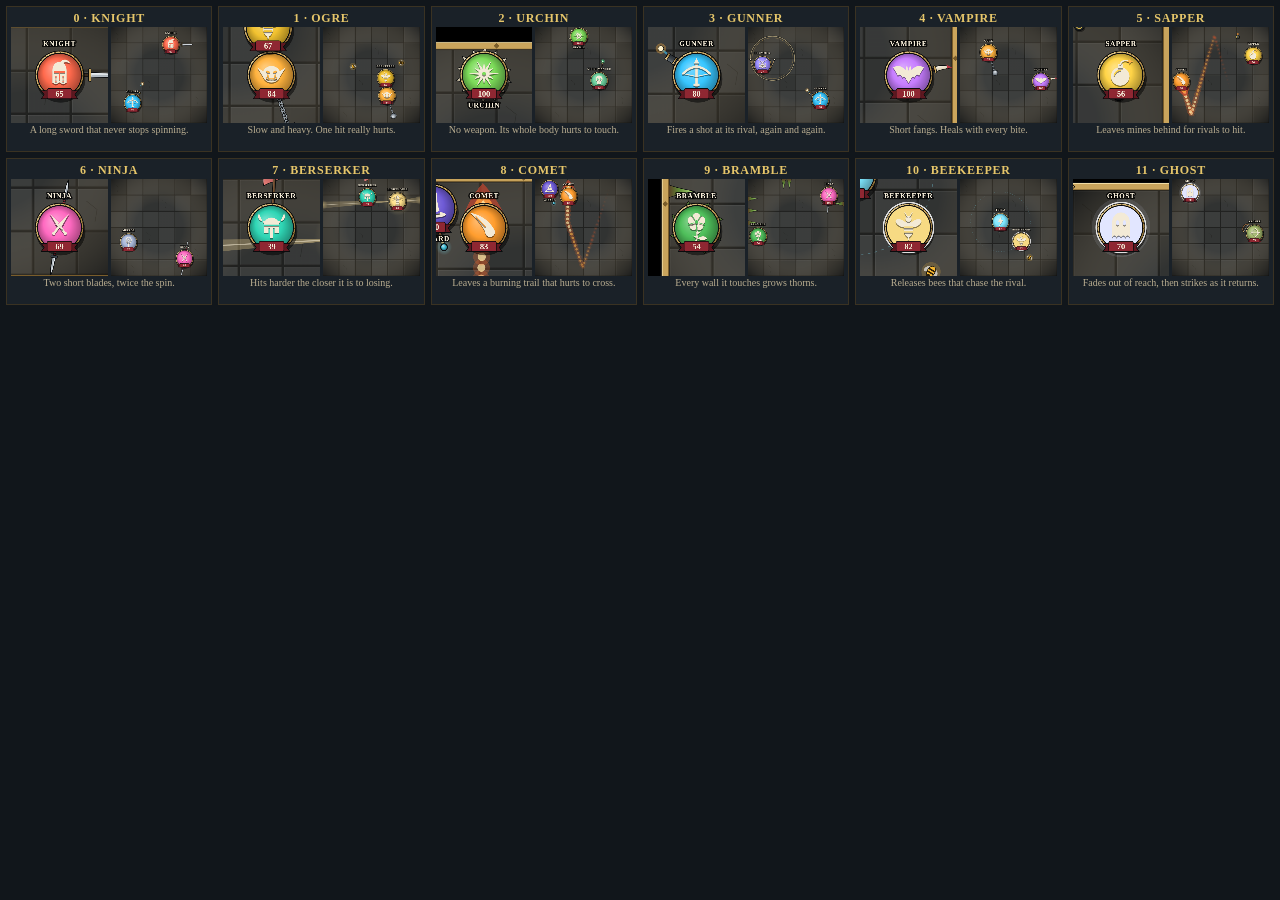
==== _gallery.html @ ec4ac7f2 "Ball Brawl: a grid of every fighter in the picker, and an art review page Co-Authored-By: Claude Fab" ====
<!doctype html>
<html lang="en"><head><meta charset="utf-8"><meta name="viewport" content="width=device-width,initial-scale=1">
<title>Ball Brawl art review</title>
<!-- A review page, not part of the game: every fighter drawn large and in a fight, so their art can be checked at a glance.
     _gallery.html?from=30&n=12 shows twelve fighters starting at the thirtieth; &sig=3 gives them their signature upgrade
     three times; &t=6 runs each fight six seconds before drawing; &vs=blade picks the rival. -->
<style>
  body{margin:0;background:#11161b;color:#e9dfc6;font:13px/1.3 Georgia,serif}
  #grid{display:grid;grid-template-columns:repeat(6,1fr);gap:6px;padding:6px}
  .c{background:#1a2128;border:1px solid #3a3222;padding:4px;text-align:center}
  .c b{display:block;color:#e6c66a;letter-spacing:.06em;font-size:12px;text-transform:uppercase}
  .c small{display:block;color:#b9ad90;font-size:10px;min-height:2.4em}
  canvas{display:block;width:100%;aspect-ratio:1;background:#000}
  .row{display:grid;grid-template-columns:1fr 1fr;gap:3px}
</style></head><body>
<div id="grid"></div>
<script>
(async()=>{
  const q=new URLSearchParams(location.search),from=+q.get('from')||0,n=+q.get('n')||12,sig=+q.get('sig')||0,T=q.get('t')===null?5:+q.get('t'),vs=q.get('vs')||'';
  const html=await (await fetch('duel.html',{cache:'no-store'})).text();
  let list=[...html.matchAll(/<script src="([^"?]+)[^"]*"><\/script>/g)].map(m=>m[1]).filter(f=>/^brawl-(sim|looks|pack\d*|boons\d*)\.js$/.test(f));
  for(const f of (q.get('with')||'').split(',').filter(Boolean))if(!list.includes(f))list.push(f);
  // one shared scope, as on the real page
  let src='';for(const f of list)src+=await (await fetch(f+'?t='+Date.now(),{cache:'no-store'})).text()+'\n;\n';
  const S=new Function(src+';return {FIGHTERS,ROSTER,makeBuild,addUpgrade,canTake,createMatch,drawArena,AW}')();
  window.S=S;
  const keys=S.ROSTER.slice(from,from+n),grid=document.getElementById('grid');
  const fx={floats:[],sparks:[],rings:[],bolts:[]};
  window.report=[];
  keys.forEach((key,i)=>{
    const F=S.FIGHTERS[key],card=document.createElement('div');card.className='c';
    card.innerHTML='<b>'+(from+i)+' · '+F.name+'</b><div class="row"><canvas width="360" height="360"></canvas><canvas width="360" height="360"></canvas></div><small>'+F.desc+'</small>';
    grid.appendChild(card);
    const [close,wide]=card.querySelectorAll('canvas');
    let err='';
    try{
      const a=S.makeBuild(key,-1,1),other=vs||S.ROSTER[(S.ROSTER.indexOf(key)*7+3)%30],b=S.makeBuild(other===key?'blade':other,-1,1);
      for(let k=0;k<sig;k++)if(S.canTake(a,'sig'))S.addUpgrade(a,'sig');
      const m=S.createMatch(a,b,1234+i);
      for(let s=0;s<T*60&&!m.over;s++){m.step();m.events.length=0}
      const f=m.f[0];
      // close-up: the fighter fills the frame
      let c=close.getContext('2d'),z=360/96;
      c.setTransform(z,0,0,z,180-f.x*z,180-f.y*z);S.drawArena(c,m,-1,fx);
      // the whole arena
      c=wide.getContext('2d');z=360/S.AW;c.setTransform(z,0,0,z,0,0);S.drawArena(c,m,-1,fx);
    }catch(e){err=String(e&&e.message||e);card.querySelector('small').textContent='ERROR '+err;card.style.borderColor='#f33'}
    window.report.push({key,err});
  });
  document.title='gallery ready';
})().catch(e=>{document.body.insertAdjacentHTML('afterbegin','<pre style="color:#f66">'+e+'</pre>');document.title='gallery failed'});
</script></body></html>
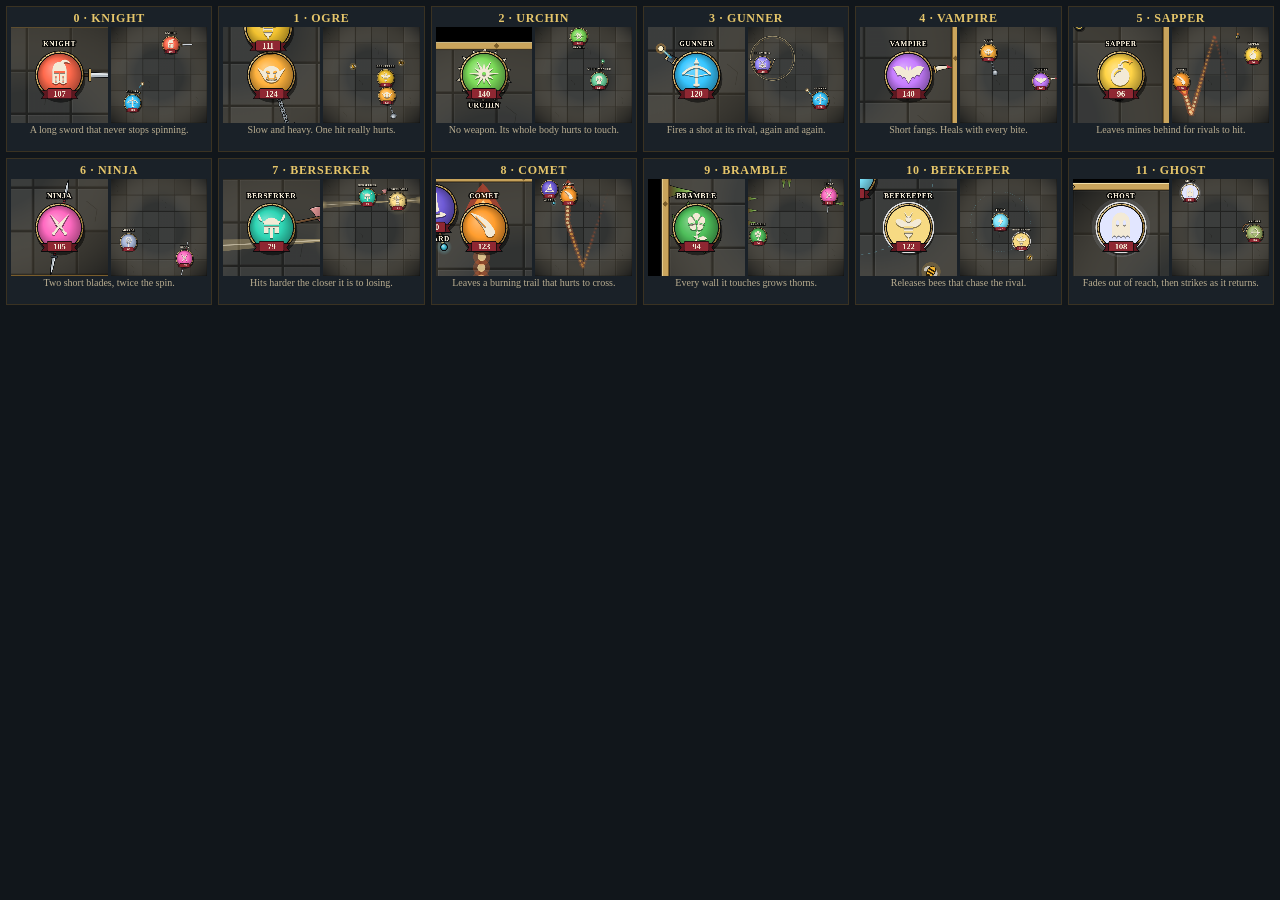
==== commit c17d33c8: "Duel King: the game's new name; the daily duel's winner is today's Duel King and the ladder's leader" ====
--- a/_gallery.html
+++ b/_gallery.html
@@ -1,6 +1,6 @@
 <!doctype html>
 <html lang="en"><head><meta charset="utf-8"><meta name="viewport" content="width=device-width,initial-scale=1">
-<title>Ball Brawl art review</title>
+<title>Duel King art review</title>
 <!-- A review page, not part of the game: every fighter drawn large and in a fight, so their art can be checked at a glance.
      _gallery.html?from=30&n=12 shows twelve fighters starting at the thirtieth; &sig=3 gives them their signature upgrade
      three times; &t=6 runs each fight six seconds before drawing; &vs=blade picks the rival. -->
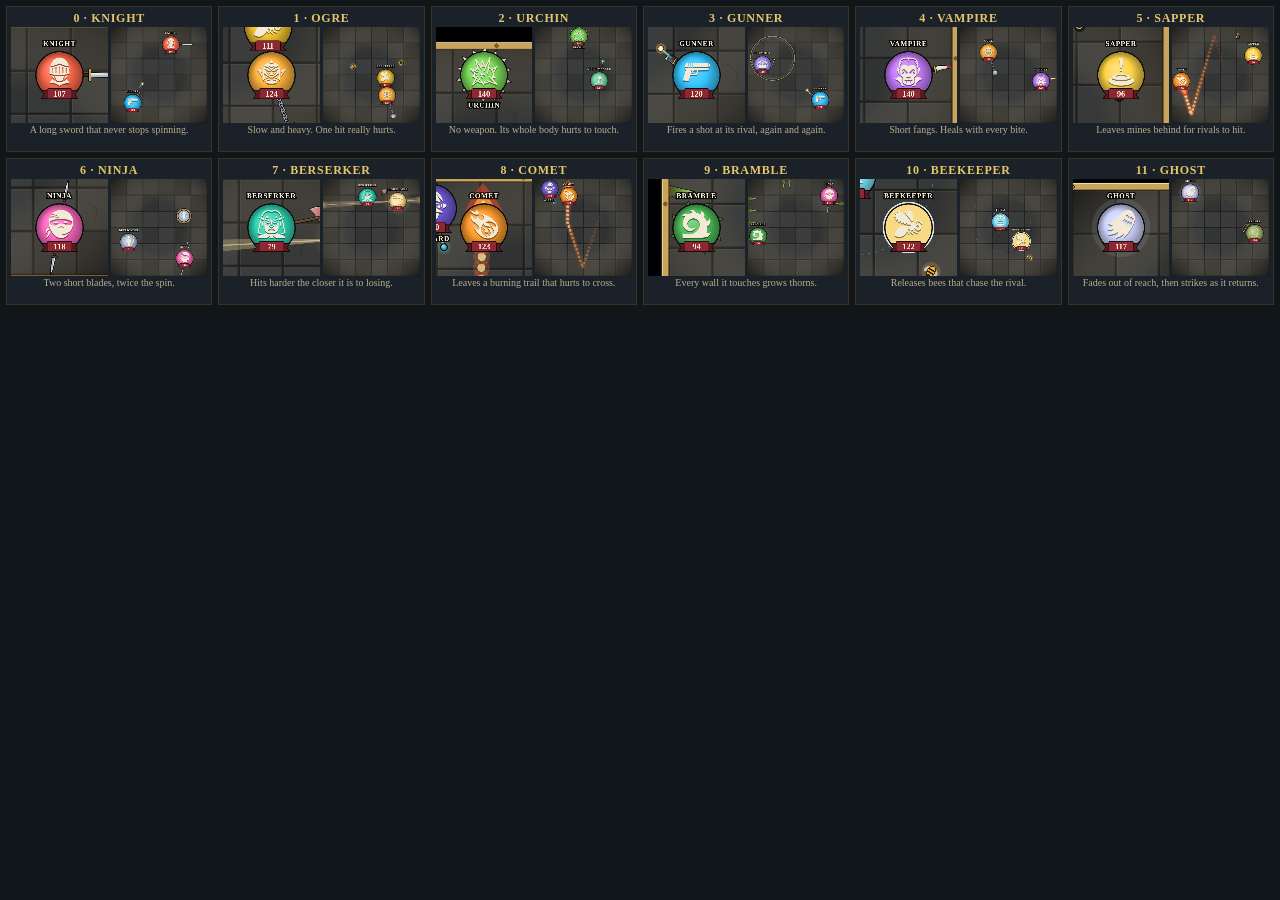
==== commit ee62a70d: "Build 59: every fighter's emblem is an icon from game-icons.net The user: "These are way better than" ====
--- a/_gallery.html
+++ b/_gallery.html
@@ -17,8 +17,8 @@
 <script>
 (async()=>{
   const q=new URLSearchParams(location.search),from=+q.get('from')||0,n=+q.get('n')||12,sig=+q.get('sig')||0,T=q.get('t')===null?5:+q.get('t'),vs=q.get('vs')||'';
-  const html=await (await fetch('duel.html',{cache:'no-store'})).text();
-  let list=[...html.matchAll(/<script src="([^"?]+)[^"]*"><\/script>/g)].map(m=>m[1]).filter(f=>/^brawl-(sim|looks|pack\d*|boons\d*)\.js$/.test(f));
+  const html=await (await fetch('index.html',{cache:'no-store'})).text();
+  let list=[...html.matchAll(/<script src="([^"?]+)[^"]*"><\/script>/g)].map(m=>m[1]).filter(f=>/^brawl-(sim|looks|pack\d*|boons\d*|emblems)\.js$/.test(f));
   for(const f of (q.get('with')||'').split(',').filter(Boolean))if(!list.includes(f))list.push(f);
   // one shared scope, as on the real page
   let src='';for(const f of list)src+=await (await fetch(f+'?t='+Date.now(),{cache:'no-store'})).text()+'\n;\n';
